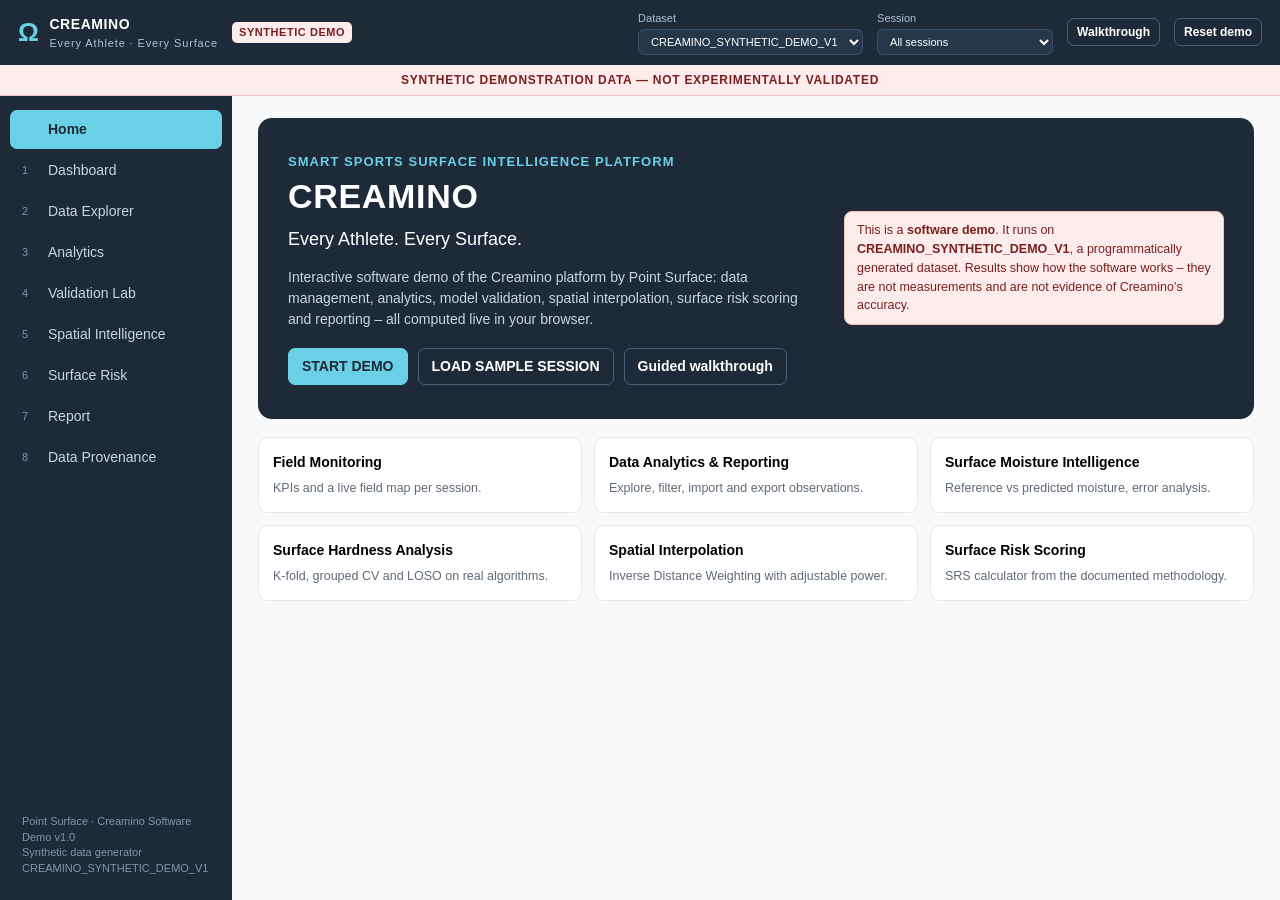
==== index.html @ a57a1b6a "Add files via upload" ====
<!DOCTYPE html>
<html lang="en">
<head>
<meta charset="utf-8">
<meta name="viewport" content="width=device-width, initial-scale=1">
<title>Creamino Software Demo · Point Surface</title>
<meta name="description" content="Creamino – Smart Sports Surface Intelligence Platform. Interactive software demo by Point Surface, running on synthetic demonstration data.">
<meta name="robots" content="index,follow">
<link rel="icon" href="data:image/svg+xml,%3Csvg xmlns=%22http://www.w3.org/2000/svg%22 viewBox=%220 0 100 100%22%3E%3Crect width=%22100%22 height=%22100%22 rx=%2220%22 fill=%22%231E2A38%22/%3E%3Ctext x=%2250%22 y=%2272%22 font-size=%2266%22 text-anchor=%22middle%22 fill=%22%2369D0E6%22 font-family=%22Arial%22%3E%CE%A9%3C/text%3E%3C/svg%3E">
<link rel="stylesheet" href="css/app.css">
</head>
<body>
<div class="app">
  <header class="top">
    <div class="brand"><span class="omega">Ω</span><div>CREAMINO<small>Every Athlete · Every Surface</small></div></div>
    <span class="tag syn" id="statusTag">SYNTHETIC DEMO</span>
    <div class="spacer"></div>
    <label>Dataset<select id="dsSelect" aria-label="Active dataset"></select></label>
    <label>Session<select id="sessSelect" aria-label="Active session"></select></label>
    <button class="btn ghost small" id="walkBtn">Walkthrough</button>
    <button class="btn ghost small" id="resetBtn">Reset demo</button>
  </header>
  <div class="banner" id="banner">SYNTHETIC DEMONSTRATION DATA — NOT EXPERIMENTALLY VALIDATED</div>
  <nav class="side" id="nav" aria-label="Modules"></nav>
  <main id="main" tabindex="-1"></main>
</div>
<div id="walk" class="walk hidden" role="dialog" aria-live="polite"></div>
<div id="modal" class="modal hidden" role="dialog" aria-modal="true"></div>
<script src="vendor/jspdf.umd.min.js"></script>
<script src="js/core.js"></script>
<script src="js/synthetic.js"></script>
<script src="js/charts.js"></script>
<script src="js/report.js"></script>
<script src="js/app.js"></script>
</body>
</html>
---- css/app.css ----
:root{--cyan:#69D0E6;--cyan-d:#2A9DB8;--navy:#1E2A38;--navy-2:#26374A;--bg:#F8F9FA;--line:#E3E7EC;--ink:#1E2A38;--muted:#5F6B78;--warn:#B45309;--warn-bg:#FFF7E6;--bad:#B42318;--ok:#067647;--radius:10px}
*{box-sizing:border-box}
html,body{margin:0;height:100%}
body{font-family:Inter,"Segoe UI",Roboto,Arial,sans-serif;color:var(--ink);background:var(--bg);font-size:14px;line-height:1.5}
a{color:var(--cyan-d)}
button,select,input{font:inherit}
.app{display:grid;grid-template-columns:232px minmax(0,1fr);grid-template-rows:auto auto 1fr;min-height:100vh}
.top{grid-column:1/-1;background:var(--navy);color:#fff;display:flex;align-items:center;gap:14px;padding:10px 18px;flex-wrap:wrap}
.brand{display:flex;align-items:center;gap:10px;font-weight:700;letter-spacing:.04em;white-space:nowrap}
.brand .omega{color:var(--cyan);font-size:26px;line-height:1}
.brand small{display:block;font-weight:400;font-size:11px;letter-spacing:.08em;color:#A9C4D2}
.top .spacer{flex:1}
.top label{font-size:11px;color:#A9C4D2;display:flex;flex-direction:column;gap:2px}
.top select{background:var(--navy-2);color:#fff;border:1px solid #3B5068;border-radius:6px;padding:5px 8px;min-width:150px}
.btn{border:1px solid var(--navy);background:var(--navy);color:#fff;border-radius:7px;padding:7px 13px;cursor:pointer;font-weight:600;white-space:nowrap}
.btn:hover{filter:brightness(1.15)}
.btn.cyan{background:var(--cyan);border-color:var(--cyan);color:var(--navy)}
.btn.ghost{background:transparent;color:var(--navy);border-color:#B8C2CC}
.top .btn.ghost{color:#fff;border-color:#4A6079}
.btn.small{padding:4px 9px;font-size:12px}
.btn:disabled{opacity:.45;cursor:not-allowed}
.banner{grid-column:1/-1;background:#FDECEC;color:#7A1F1F;border-bottom:1px solid #F3C2C2;padding:6px 18px;font-size:12px;font-weight:700;letter-spacing:.06em;text-align:center}
.banner.exp{background:var(--warn-bg);color:#7A4A06;border-color:#F2D7A6}
.banner.val{background:#E8F7EF;color:#0B5A36;border-color:#BFE6CF}
.side{background:var(--navy);color:#C9D6E0;padding:14px 10px;display:flex;flex-direction:column;gap:2px}
.side button{background:none;border:0;color:inherit;text-align:left;padding:9px 12px;border-radius:7px;cursor:pointer;display:flex;gap:10px;align-items:center}
.side button .n{font-size:11px;color:#7E97AA;width:16px}
.side button:hover{background:var(--navy-2);color:#fff}
.side button.on{background:var(--cyan);color:var(--navy);font-weight:700}
.side button.on .n{color:var(--navy)}
.side .foot{margin-top:auto;font-size:11px;color:#7E97AA;padding:10px 12px;line-height:1.4}
main{padding:22px 26px 60px;max-width:1280px;width:100%;min-width:0}
.grid>*{min-width:0}
.g7{grid-template-columns:repeat(7,minmax(0,1fr))}
.g7 .kpi .v{font-size:20px}
h1{font-size:24px;margin:0 0 4px}
h2{font-size:17px;margin:26px 0 10px}
h3{font-size:14px;margin:0 0 8px}
.lead{color:var(--muted);margin:0 0 18px;max-width:820px}
.card{background:#fff;border:1px solid var(--line);border-radius:var(--radius);padding:16px}
.grid{display:grid;gap:14px}
.g2{grid-template-columns:repeat(2,minmax(0,1fr))}
.g3{grid-template-columns:repeat(3,minmax(0,1fr))}
.g4{grid-template-columns:repeat(4,minmax(0,1fr))}
.kpi .v{font-size:24px;font-weight:700;line-height:1.2}
.kpi .l{font-size:12px;color:var(--muted)}
.kpi .s{font-size:11px;color:var(--muted)}
.controls{display:flex;flex-wrap:wrap;gap:12px;align-items:flex-end;margin-bottom:14px}
.controls label{display:flex;flex-direction:column;font-size:12px;color:var(--muted);gap:3px;white-space:nowrap}
.controls select,.controls input[type=text],.controls input[type=number],.controls input[type=search]{border:1px solid #CBD3DB;border-radius:6px;padding:6px 8px;background:#fff;min-width:110px}
.controls input[type=range]{width:160px}
.tag{display:inline-block;font-size:11px;font-weight:700;letter-spacing:.05em;border-radius:5px;padding:2px 7px;background:#EEF2F5;color:var(--navy)}
.tag.syn{background:#FDECEC;color:#7A1F1F}
.tag.exp{background:var(--warn-bg);color:#7A4A06}
.tag.val{background:#E8F7EF;color:#0B5A36}
.tag.L{background:#EAF6E3;color:#2F6B1A}.tag.M{background:#FFF1C9;color:#7A5A00}.tag.H{background:#FBE0D9;color:#9A2A12}
.note{background:var(--warn-bg);border:1px solid #F2D7A6;color:#6B4505;border-radius:8px;padding:9px 12px;font-size:12.5px;margin:10px 0}
.note.info{background:#EEF8FB;border-color:#C5E9F2;color:#164A5C}
.note.bad{background:#FDECEC;border-color:#F3C2C2;color:#7A1F1F}
.tablewrap{overflow-x:auto;border:1px solid var(--line);border-radius:8px;background:#fff}
table.data{border-collapse:collapse;width:100%;font-size:12.5px}
table.data th,table.data td{padding:7px 9px;border-bottom:1px solid var(--line);text-align:right;white-space:nowrap}
table.data th{background:#F1F4F7;font-weight:600;color:var(--navy);position:sticky;top:0;cursor:default}
table.data th.sort{cursor:pointer;user-select:none}
table.data th.sort:hover{background:#E6ECF1}
table.data td:first-child,table.data th:first-child{text-align:left;position:sticky;left:0;background:inherit}
table.data tbody tr:nth-child(even){background:#FAFBFC}
table.data tbody tr{background:#fff}
table.data td.l,table.data th.l{text-align:left}
.unit{font-weight:400;color:var(--muted);font-size:11px}
.pager{display:flex;gap:8px;align-items:center;justify-content:flex-end;margin-top:8px;font-size:12px;color:var(--muted)}
.mapwrap{position:relative}
.mapwrap canvas{width:100%;height:auto;display:block;border-radius:8px;border:1px solid var(--line);cursor:crosshair;background:#fff}
.legend{display:flex;align-items:center;gap:8px;font-size:11px;color:var(--muted);margin-top:8px;flex-wrap:wrap}
.legend .bar{height:10px;width:180px;border-radius:3px;border:1px solid var(--line)}
.legend .sw{display:inline-flex;align-items:center;gap:4px}
.legend .dot{width:11px;height:11px;border-radius:50%;background:#fff;border:3px solid var(--navy)}
.legend .hatch{width:14px;height:11px;background:repeating-linear-gradient(45deg,#D5DBE1 0 2px,#fff 2px 5px);border:1px solid #CBD3DB}
.info{font-size:12.5px;background:#F1F4F7;border-radius:8px;padding:9px 12px;margin-top:10px;min-height:38px}
.chart svg{display:block}
.formula{font-family:"Cambria Math",Cambria,Georgia,serif;font-size:17px;background:#F6F8FA;border-radius:8px;padding:10px 14px;margin:8px 0}
.gauge{height:16px;border-radius:8px;background:linear-gradient(90deg,#EAF6E3 0 35%,#FFF1C9 35% 65%,#FBE0D9 65% 100%);position:relative;border:1px solid var(--line)}
.gauge .mk{position:absolute;top:-5px;width:3px;height:26px;background:var(--navy);border-radius:2px}
.contrib{display:flex;height:22px;border-radius:6px;overflow:hidden;border:1px solid var(--line);background:#F6F8FA}
.contrib div{display:flex;align-items:center;justify-content:center;font-size:11px;color:#fff;white-space:nowrap;overflow:hidden}
.hero{background:var(--navy);color:#fff;border-radius:14px;padding:34px 30px;display:grid;grid-template-columns:1.4fr 1fr;gap:24px;align-items:center}
.hero h1{font-size:34px;letter-spacing:.02em}
.hero .tagline{color:var(--cyan);font-weight:700;letter-spacing:.08em;font-size:13px;text-transform:uppercase}
.hero p{color:#C9D6E0;max-width:560px}
.hero .actions{display:flex;gap:10px;flex-wrap:wrap;margin-top:18px}
.tiles{display:grid;grid-template-columns:repeat(3,minmax(0,1fr));gap:12px;margin-top:18px}
.tile{background:#fff;border:1px solid var(--line);border-radius:10px;padding:14px;cursor:pointer;text-align:left}
.tile:hover{border-color:var(--cyan)}
.tile b{display:block;margin-bottom:4px}
.tile span{color:var(--muted);font-size:12.5px}
.walk{position:fixed;right:22px;bottom:22px;width:340px;max-width:calc(100vw - 32px);background:#fff;border:2px solid var(--cyan);border-radius:12px;box-shadow:0 10px 30px rgba(30,42,56,.25);padding:16px;z-index:50}
.walk .step{font-size:11px;color:var(--muted);letter-spacing:.06em;text-transform:uppercase}
.walk h3{margin:4px 0 6px;font-size:15px}
.walk p{margin:0 0 12px;color:var(--muted);font-size:13px}
.walk .row{display:flex;gap:8px;justify-content:flex-end}
.modal{position:fixed;inset:0;background:rgba(15,23,32,.55);display:flex;align-items:center;justify-content:center;z-index:60;padding:16px}
.modal .box{background:#fff;border-radius:12px;max-width:640px;width:100%;max-height:88vh;overflow:auto;padding:20px}
.modal ul{padding-left:18px;font-size:12.5px;max-height:220px;overflow:auto}
.muted{color:var(--muted)}
.mono{font-family:ui-monospace,Consolas,monospace;font-size:12px}
.flex{display:flex;gap:10px;align-items:center;flex-wrap:wrap}
.right{text-align:right}
.hidden{display:none!important}
.toast{position:fixed;left:50%;transform:translateX(-50%);bottom:20px;background:var(--navy);color:#fff;padding:9px 16px;border-radius:8px;z-index:70;font-size:13px}
@media (max-width:1000px){.g7{grid-template-columns:repeat(4,minmax(0,1fr))}.g4{grid-template-columns:repeat(2,minmax(0,1fr))}.g3{grid-template-columns:repeat(2,minmax(0,1fr))}.hero{grid-template-columns:1fr}.tiles{grid-template-columns:repeat(2,minmax(0,1fr))}}
@media (max-width:760px){
  .app{grid-template-columns:minmax(0,1fr);grid-template-rows:auto auto auto 1fr}
  .g7{grid-template-columns:repeat(2,minmax(0,1fr))}
  .controls>label{max-width:100%}
  .controls input[type=number]{min-width:0;width:90px}
  .side{flex-direction:row;overflow-x:auto;padding:6px;gap:4px;position:sticky;top:0;z-index:20}
  .side button{white-space:nowrap;padding:7px 10px}
  .side button .n,.side .foot{display:none}
  main{padding:16px 12px 70px}
  .g2,.g3{grid-template-columns:1fr}
  .tiles{grid-template-columns:1fr}
  .top{gap:8px}.top select{min-width:0;max-width:44vw}
  .hero{padding:22px 18px}.hero h1{font-size:26px}
  .controls input[type=range]{width:120px}
}
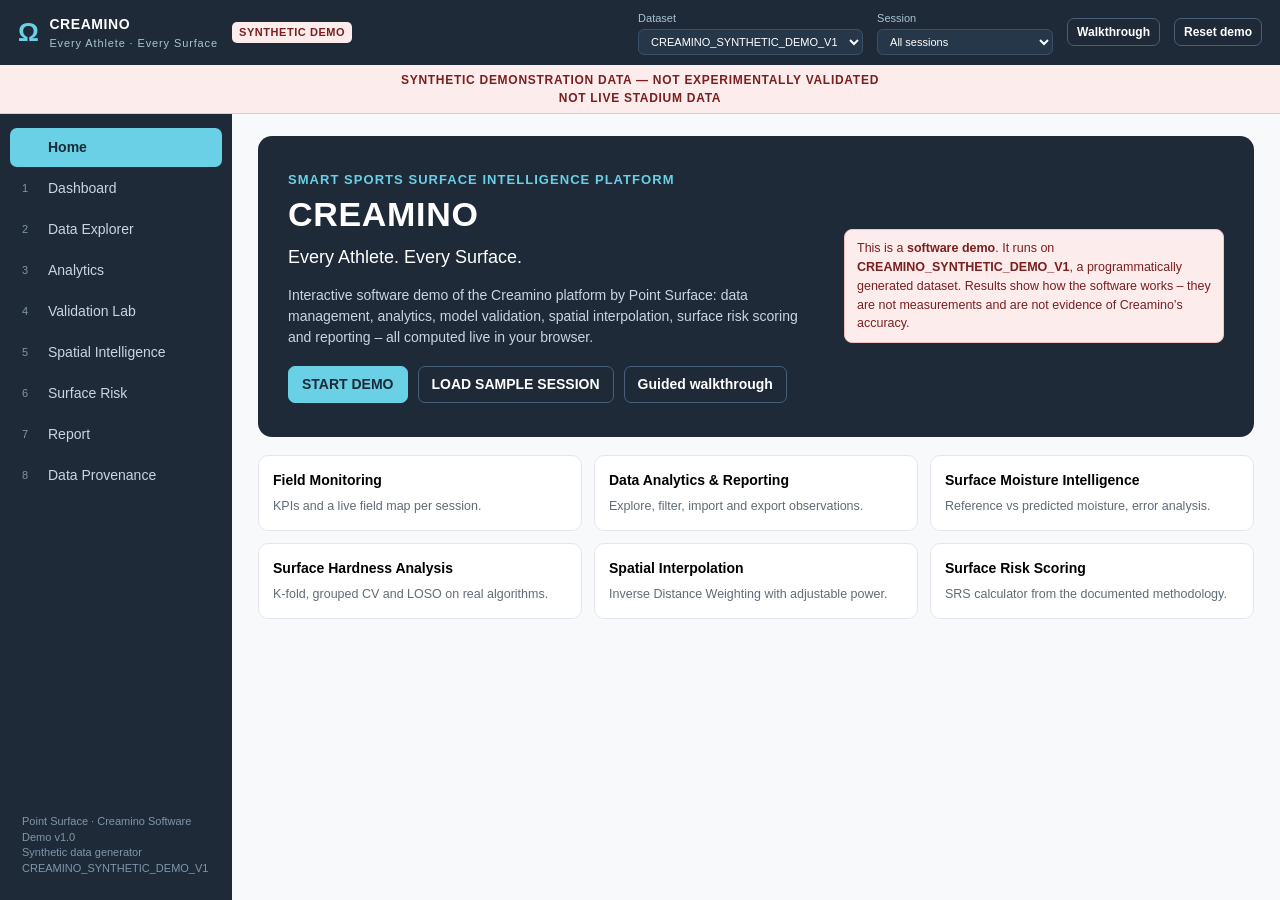
==== commit 0b5f30d7: "Lab banner: add NOT LIVE STADIUM DATA line Co-Authored-By: Claude Opus 5.5 <noreply@anthropic.com> C" ====
--- a/index.html
+++ b/index.html
@@ -20,7 +20,7 @@
     <button class="btn ghost small" id="walkBtn">Walkthrough</button>
     <button class="btn ghost small" id="resetBtn">Reset demo</button>
   </header>
-  <div class="banner" id="banner">SYNTHETIC DEMONSTRATION DATA — NOT EXPERIMENTALLY VALIDATED</div>
+  <div class="banner" id="banner">SYNTHETIC DEMONSTRATION DATA — NOT EXPERIMENTALLY VALIDATED<br>NOT LIVE STADIUM DATA</div>
   <nav class="side" id="nav" aria-label="Modules"></nav>
   <main id="main" tabindex="-1"></main>
 </div>
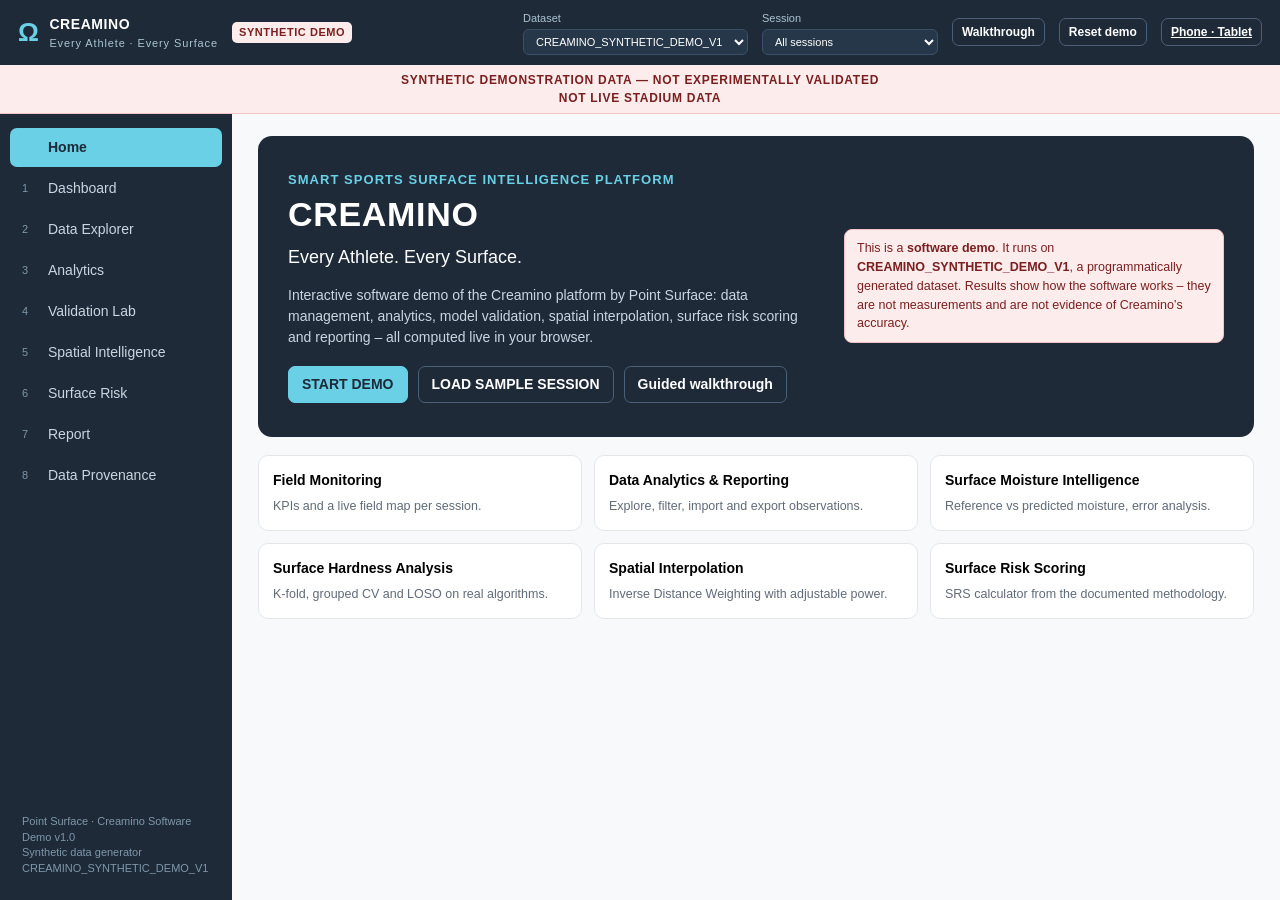
==== commit 02bb6d9a: "Add Creamino Me Phone + Tablet prototype at /me/ and link from Lab header Co-Authored-By: Claude Opu" ====
--- a/index.html
+++ b/index.html
@@ -19,6 +19,7 @@
     <label>Session<select id="sessSelect" aria-label="Active session"></select></label>
     <button class="btn ghost small" id="walkBtn">Walkthrough</button>
     <button class="btn ghost small" id="resetBtn">Reset demo</button>
+    <a class="btn ghost small" href="me/">Phone · Tablet</a>
   </header>
   <div class="banner" id="banner">SYNTHETIC DEMONSTRATION DATA — NOT EXPERIMENTALLY VALIDATED<br>NOT LIVE STADIUM DATA</div>
   <nav class="side" id="nav" aria-label="Modules"></nav>
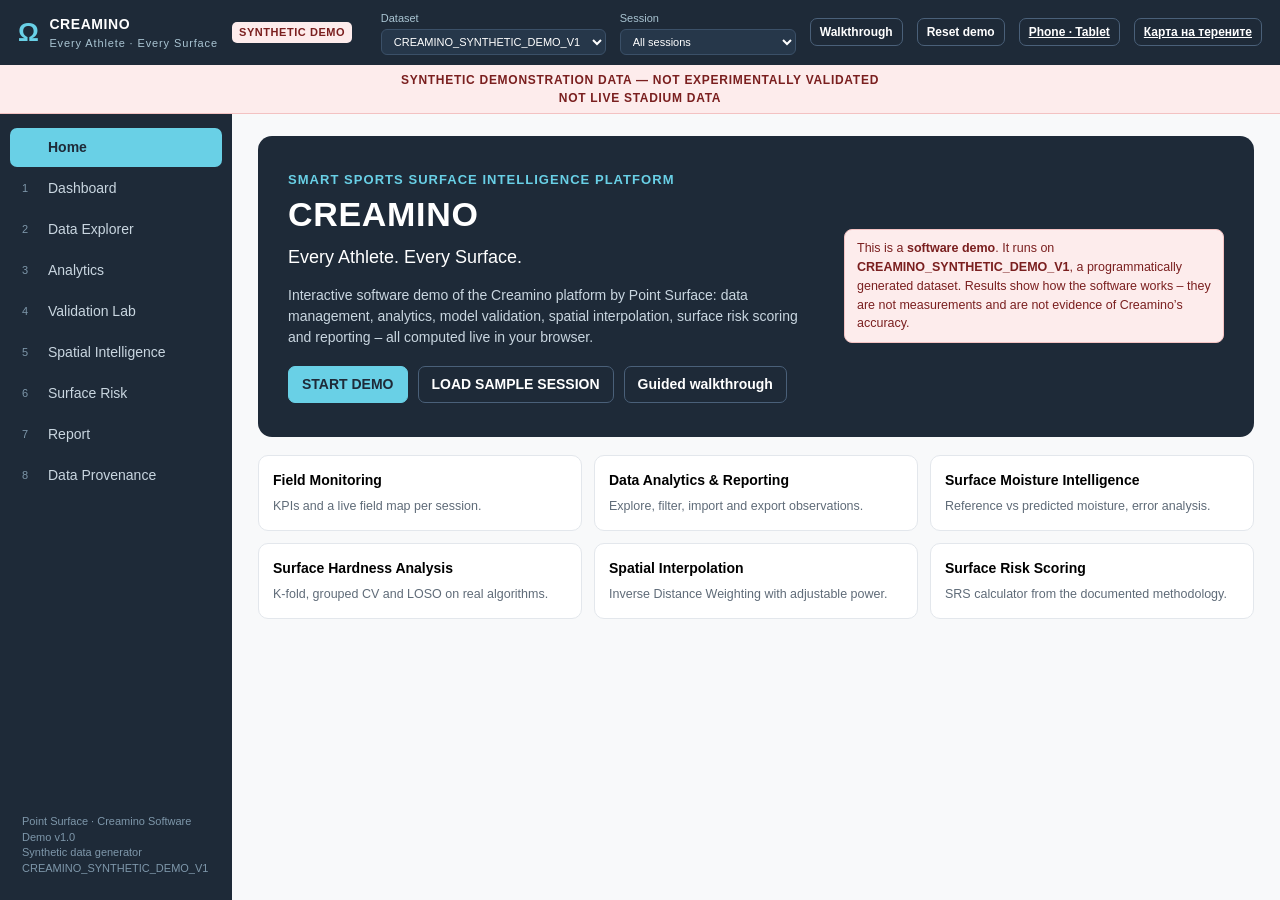
==== commit 0312d4b5: "Add public surface map (Leaflet, OSM/Esri) at /map/ with Sentinel-2 grades, ski snow and athletics C" ====
--- a/index.html
+++ b/index.html
@@ -20,6 +20,7 @@
     <button class="btn ghost small" id="walkBtn">Walkthrough</button>
     <button class="btn ghost small" id="resetBtn">Reset demo</button>
     <a class="btn ghost small" href="me/">Phone · Tablet</a>
+    <a class="btn ghost small" href="map/">Карта на терените</a>
   </header>
   <div class="banner" id="banner">SYNTHETIC DEMONSTRATION DATA — NOT EXPERIMENTALLY VALIDATED<br>NOT LIVE STADIUM DATA</div>
   <nav class="side" id="nav" aria-label="Modules"></nav>
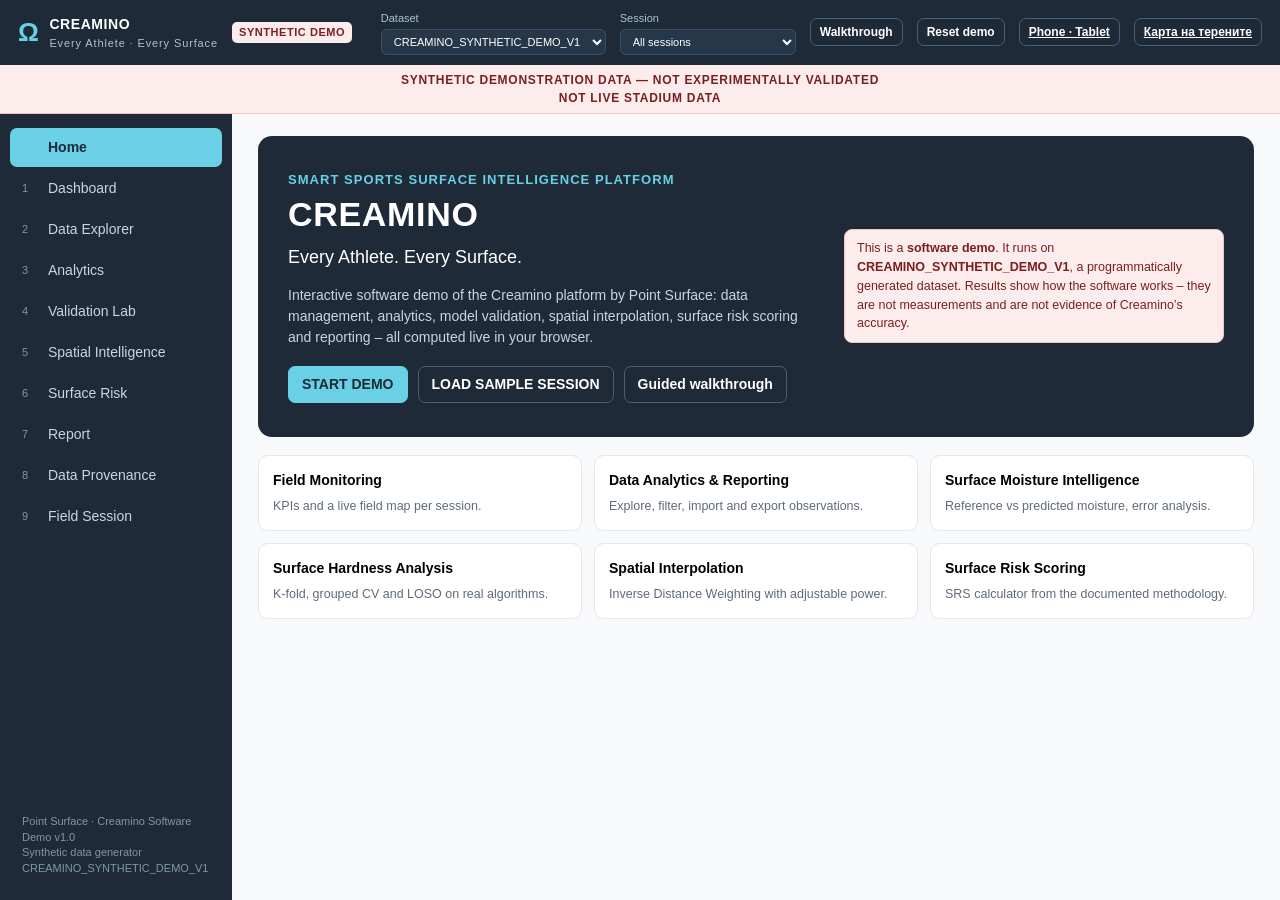
==== commit 368c932e: "Field Session module for pre-Lazur deployment: real-data sessions, CSI/TDR/Clegg records, raw CSI pr" ====
--- a/index.html
+++ b/index.html
@@ -33,6 +33,9 @@
 <script src="js/synthetic.js"></script>
 <script src="js/charts.js"></script>
 <script src="js/report.js"></script>
+<script src="js/field.js"></script>
+<script src="js/fieldstore.js"></script>
+<script src="js/fieldui.js"></script>
 <script src="js/app.js"></script>
 </body>
 </html>
--- a/css/app.css
+++ b/css/app.css
@@ -123,3 +123,6 @@
   .hero{padding:22px 18px}.hero h1{font-size:26px}
   .controls input[type=range]{width:120px}
 }
+
+/* Field Session: the demo dataset selectors do not apply */
+body.fieldmode .top label,body.fieldmode #walkBtn,body.fieldmode #resetBtn{display:none}
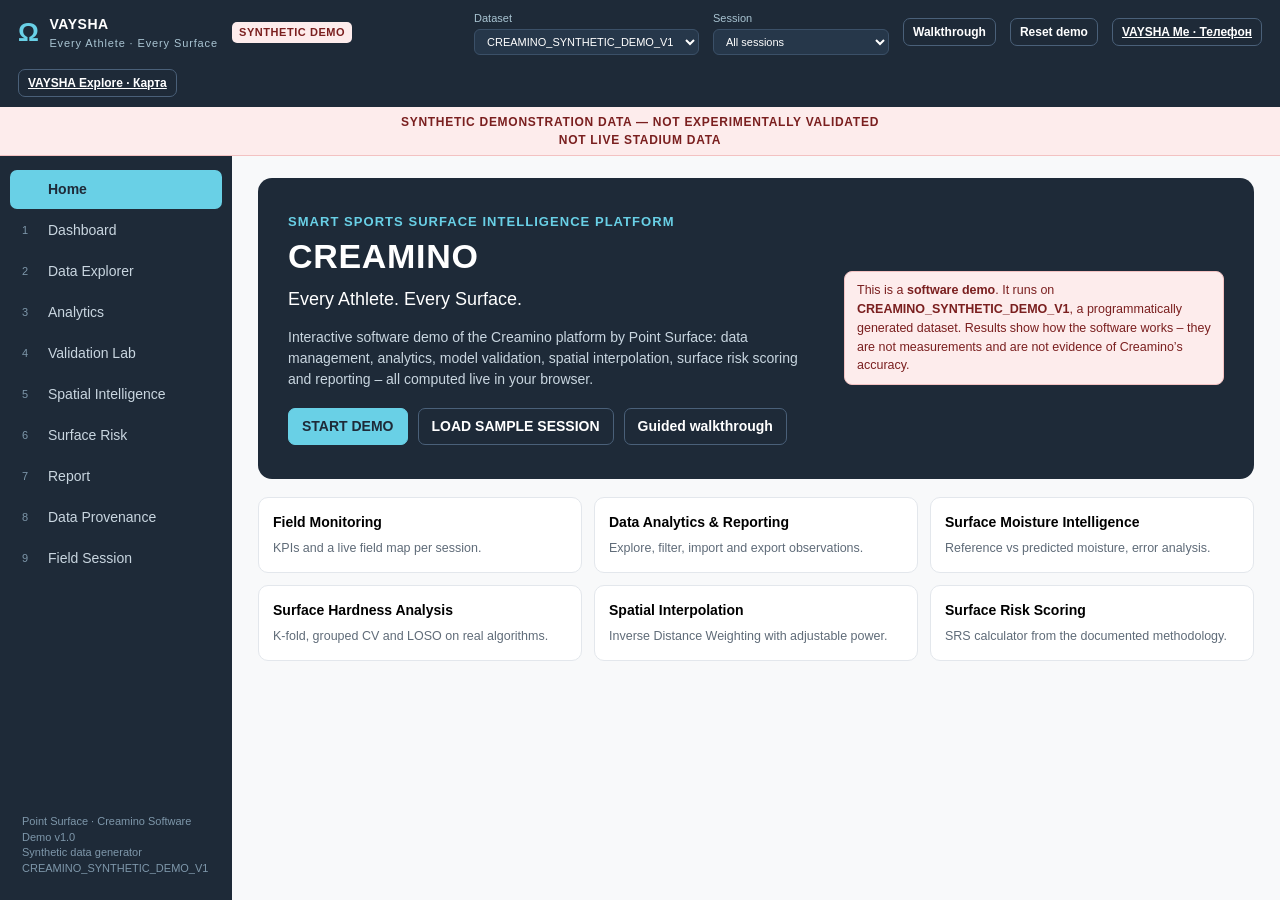
==== commit 49e38c26: "Prepare VAYSHA meeting demo branding and clear data caveats: index.html" ====
--- a/index.html
+++ b/index.html
@@ -3,8 +3,8 @@
 <head>
 <meta charset="utf-8">
 <meta name="viewport" content="width=device-width, initial-scale=1">
-<title>Creamino Software Demo · Point Surface</title>
-<meta name="description" content="Creamino – Smart Sports Surface Intelligence Platform. Interactive software demo by Point Surface, running on synthetic demonstration data.">
+<title>VAYSHA Software Demo · Point Surface</title>
+<meta name="description" content="VAYSHA – Smart Sports Surface Intelligence Platform. Interactive software demo by Point Surface, running on synthetic demonstration data.">
 <meta name="robots" content="index,follow">
 <link rel="icon" href="data:image/svg+xml,%3Csvg xmlns=%22http://www.w3.org/2000/svg%22 viewBox=%220 0 100 100%22%3E%3Crect width=%22100%22 height=%22100%22 rx=%2220%22 fill=%22%231E2A38%22/%3E%3Ctext x=%2250%22 y=%2272%22 font-size=%2266%22 text-anchor=%22middle%22 fill=%22%2369D0E6%22 font-family=%22Arial%22%3E%CE%A9%3C/text%3E%3C/svg%3E">
 <link rel="stylesheet" href="css/app.css">
@@ -12,15 +12,15 @@
 <body>
 <div class="app">
   <header class="top">
-    <div class="brand"><span class="omega">Ω</span><div>CREAMINO<small>Every Athlete · Every Surface</small></div></div>
+    <div class="brand"><span class="omega">Ω</span><div>VAYSHA<small>Every Athlete · Every Surface</small></div></div>
     <span class="tag syn" id="statusTag">SYNTHETIC DEMO</span>
     <div class="spacer"></div>
     <label>Dataset<select id="dsSelect" aria-label="Active dataset"></select></label>
     <label>Session<select id="sessSelect" aria-label="Active session"></select></label>
     <button class="btn ghost small" id="walkBtn">Walkthrough</button>
     <button class="btn ghost small" id="resetBtn">Reset demo</button>
-    <a class="btn ghost small" href="me/">Phone · Tablet</a>
-    <a class="btn ghost small" href="map/">Карта на терените</a>
+    <a class="btn ghost small" href="me/">VAYSHA Me · Телефон</a>
+    <a class="btn ghost small" href="map/">VAYSHA Explore · Карта</a>
   </header>
   <div class="banner" id="banner">SYNTHETIC DEMONSTRATION DATA — NOT EXPERIMENTALLY VALIDATED<br>NOT LIVE STADIUM DATA</div>
   <nav class="side" id="nav" aria-label="Modules"></nav>
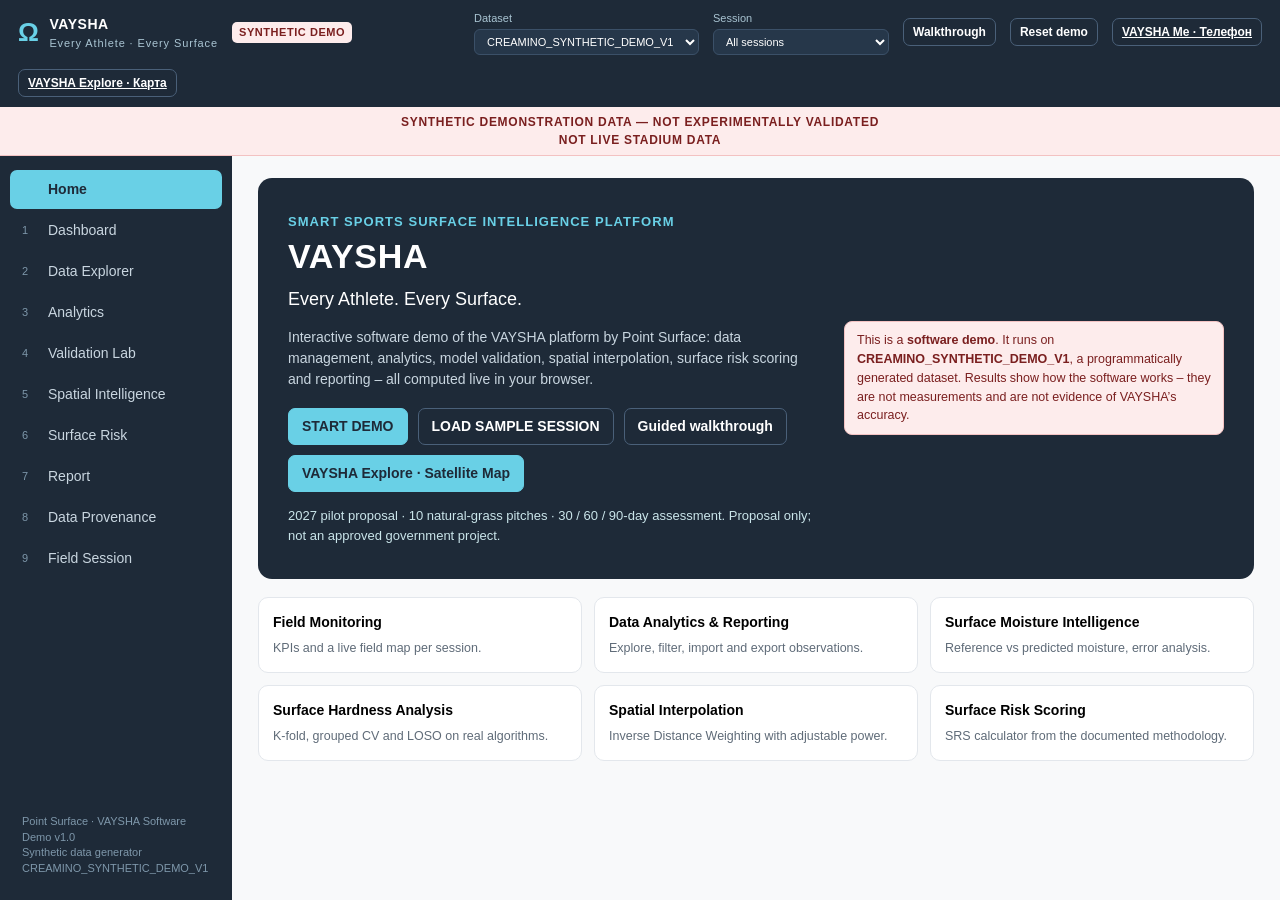
==== commit d32d16ff: "Use Point Surface omega Apple touch icon on index.html" ====
--- a/index.html
+++ b/index.html
@@ -1,12 +1,16 @@
 <!DOCTYPE html>
 <html lang="en">
 <head>
+<link rel="apple-touch-icon" sizes="180x180" href="/me/icon-180.png?v=ps5">
+<link rel="icon" type="image/png" sizes="192x192" href="/me/icon-192.png?v=ps5">
+<meta name="apple-mobile-web-app-title" content="VAYSHA Lab">
+
 <meta charset="utf-8">
 <meta name="viewport" content="width=device-width, initial-scale=1">
 <title>VAYSHA Software Demo · Point Surface</title>
 <meta name="description" content="VAYSHA – Smart Sports Surface Intelligence Platform. Interactive software demo by Point Surface, running on synthetic demonstration data.">
 <meta name="robots" content="index,follow">
-<link rel="icon" href="data:image/svg+xml,%3Csvg xmlns=%22http://www.w3.org/2000/svg%22 viewBox=%220 0 100 100%22%3E%3Crect width=%22100%22 height=%22100%22 rx=%2220%22 fill=%22%231E2A38%22/%3E%3Ctext x=%2250%22 y=%2272%22 font-size=%2266%22 text-anchor=%22middle%22 fill=%22%2369D0E6%22 font-family=%22Arial%22%3E%CE%A9%3C/text%3E%3C/svg%3E">
+
 <link rel="stylesheet" href="css/app.css">
 </head>
 <body>
